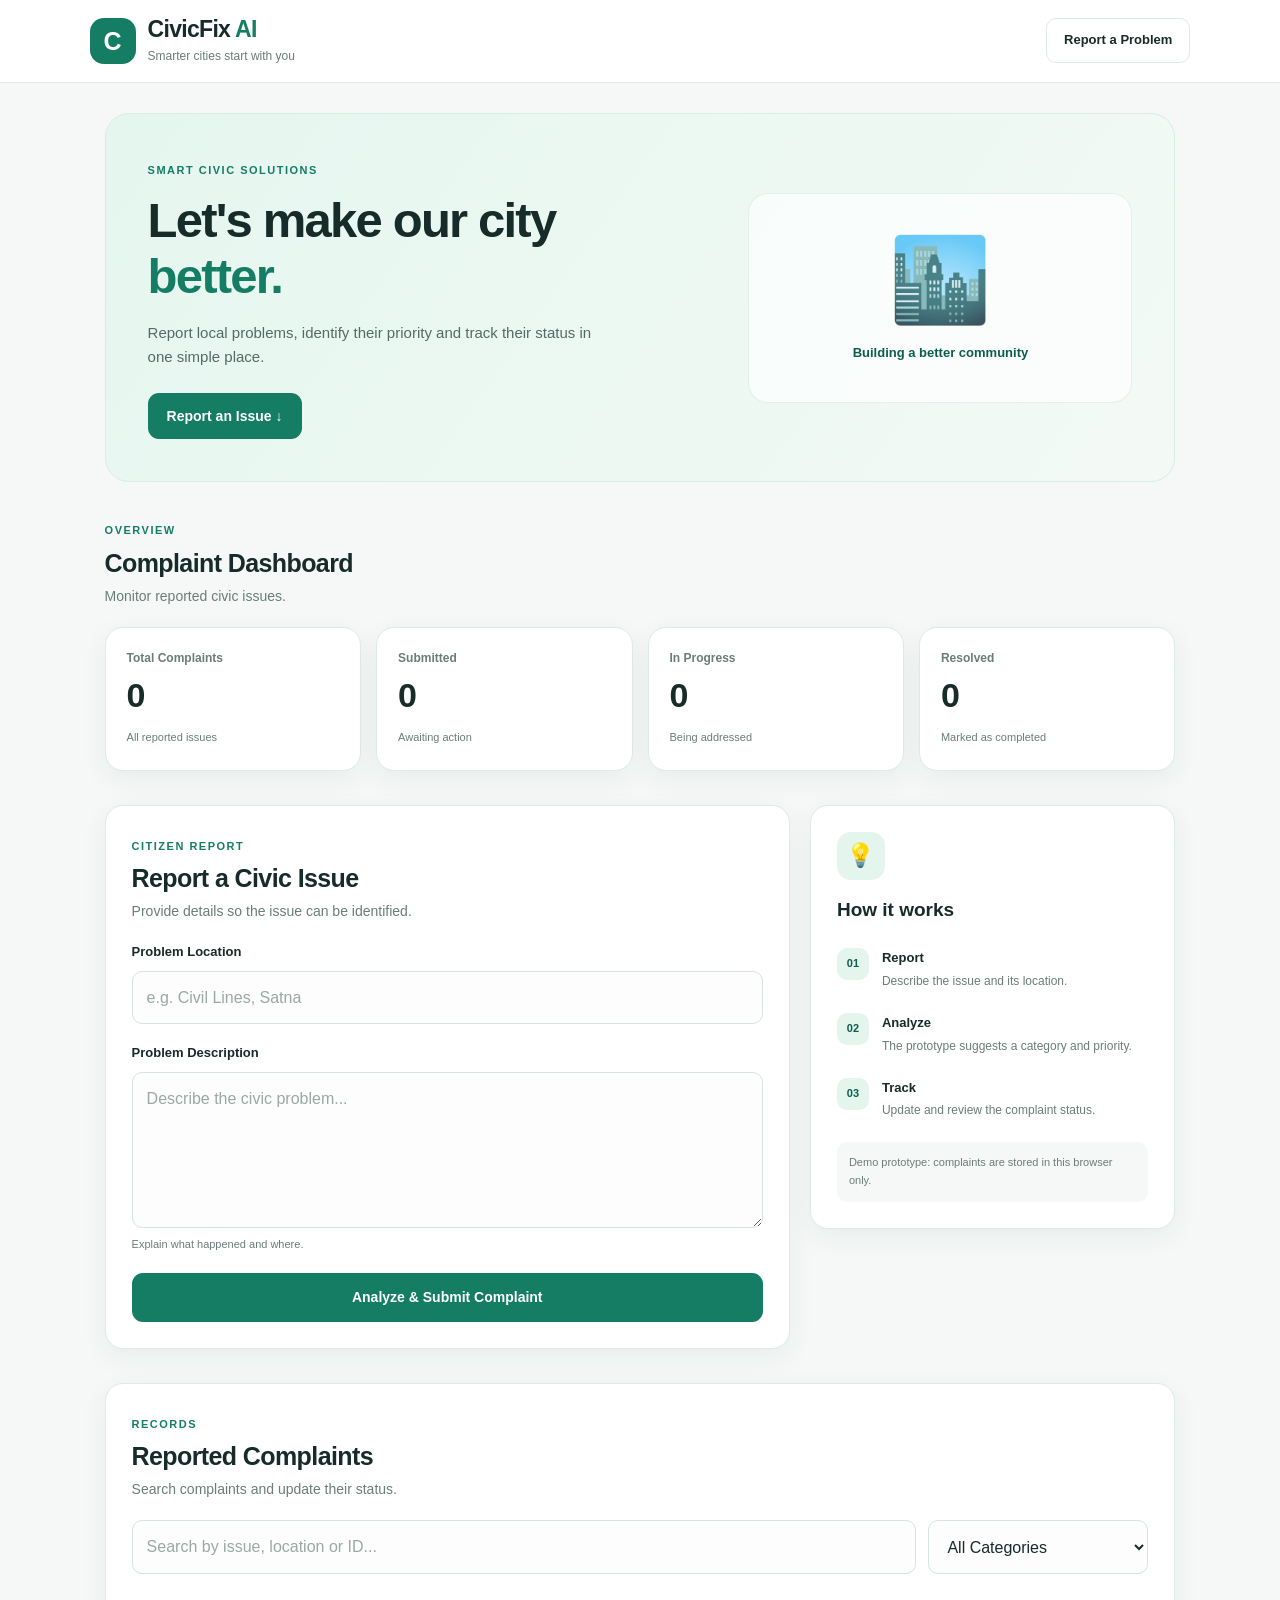
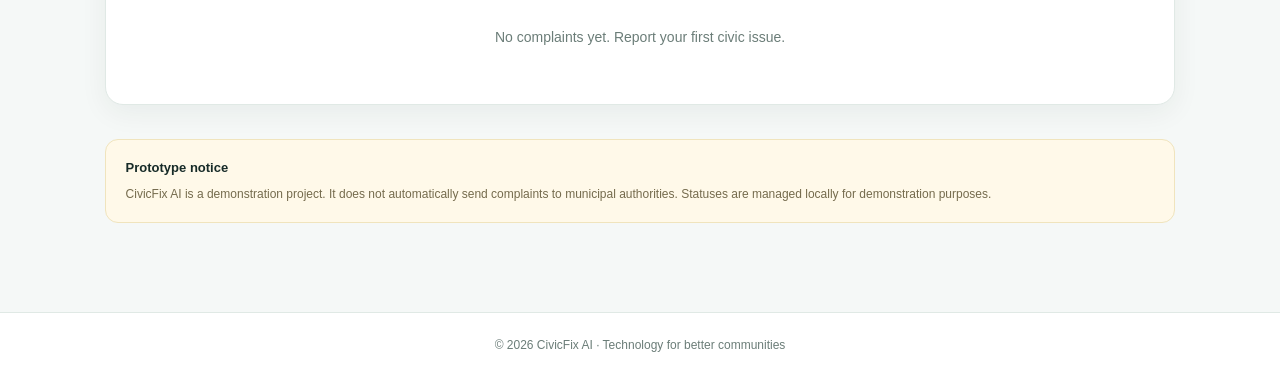
==== index.html @ 63723b59 "Add civicfix-ai" ====
<!DOCTYPE html>
<html lang="en">
<head>
  <meta charset="UTF-8">
  <meta name="viewport" content="width=device-width, initial-scale=1.0">

  <title>CivicFix AI | Smart Civic Complaints</title>
  <meta name="description" content="Report local civic problems and track complaint status with CivicFix AI.">

  <link rel="stylesheet" href="style.css">
</head>

<body>

  <header class="site-header">
    <div class="brand">
      <div class="brand-icon">C</div>
      <div>
        <h1>CivicFix <span>AI</span></h1>
        <p>Smarter cities start with you</p>
      </div>
    </div>

    <a href="#report" class="header-button">Report a Problem</a>
  </header>

  <main>
    <section class="hero">
      <div class="hero-content">
        <span class="eyebrow">SMART CIVIC SOLUTIONS</span>

        <h2>Let's make our city <span>better.</span></h2>

        <p>
          Report local problems, identify their priority and track
          their status in one simple place.
        </p>

        <a href="#report" class="primary-button">Report an Issue ↓</a>
      </div>

      <div class="hero-visual" aria-hidden="true">
        <div class="city-icon">🏙️</div>
        <div class="hero-caption">Building a better community</div>
      </div>
    </section>

    <section class="dashboard-section" id="dashboard">
      <div class="section-heading">
        <div>
          <span class="eyebrow">OVERVIEW</span>
          <h2>Complaint Dashboard</h2>
          <p>Monitor reported civic issues.</p>
        </div>
      </div>

      <div class="stats-grid">
        <article class="stat-card">
          <span class="stat-label">Total Complaints</span>
          <strong id="totalComplaints">0</strong>
          <span class="stat-note">All reported issues</span>
        </article>

        <article class="stat-card">
          <span class="stat-label">Submitted</span>
          <strong id="submittedCount">0</strong>
          <span class="stat-note">Awaiting action</span>
        </article>

        <article class="stat-card">
          <span class="stat-label">In Progress</span>
          <strong id="progressCount">0</strong>
          <span class="stat-note">Being addressed</span>
        </article>

        <article class="stat-card">
          <span class="stat-label">Resolved</span>
          <strong id="resolvedCount">0</strong>
          <span class="stat-note">Marked as completed</span>
        </article>
      </div>
    </section>

    <section class="report-section" id="report">
      <div class="form-card">
        <div class="section-heading">
          <div>
            <span class="eyebrow">CITIZEN REPORT</span>
            <h2>Report a Civic Issue</h2>
            <p>Provide details so the issue can be identified.</p>
          </div>
        </div>

        <form id="complaintForm">
          <div class="form-group">
            <label for="location">Problem Location</label>
            <input
              id="location"
              name="location"
              type="text"
              placeholder="e.g. Civil Lines, Satna"
              maxlength="150"
              required
            >
          </div>

          <div class="form-group">
            <label for="description">Problem Description</label>
            <textarea
              id="description"
              name="description"
              placeholder="Describe the civic problem..."
              rows="5"
              maxlength="1000"
              required
            ></textarea>
            <small>Explain what happened and where.</small>
          </div>

          <button type="submit" class="primary-button submit-button">
            Analyze & Submit Complaint
          </button>

          <p id="message" role="status" aria-live="polite"></p>
        </form>
      </div>

      <aside class="info-card">
        <div class="info-icon">💡</div>
        <h3>How it works</h3>

        <div class="info-step">
          <span>01</span>
          <div>
            <strong>Report</strong>
            <p>Describe the issue and its location.</p>
          </div>
        </div>

        <div class="info-step">
          <span>02</span>
          <div>
            <strong>Analyze</strong>
            <p>The prototype suggests a category and priority.</p>
          </div>
        </div>

        <div class="info-step">
          <span>03</span>
          <div>
            <strong>Track</strong>
            <p>Update and review the complaint status.</p>
          </div>
        </div>

        <p class="demo-note">
          Demo prototype: complaints are stored in this browser only.
        </p>
      </aside>
    </section>

    <section class="complaints-section">
      <div class="section-heading">
        <div>
          <span class="eyebrow">RECORDS</span>
          <h2>Reported Complaints</h2>
          <p>Search complaints and update their status.</p>
        </div>
      </div>

      <div class="filter-bar">
        <input
          id="searchInput"
          type="search"
          placeholder="Search by issue, location or ID..."
          aria-label="Search complaints"
        >

        <select id="categoryFilter" aria-label="Filter by category">
          <option value="All">All Categories</option>
          <option value="Water">Water</option>
          <option value="Streetlight">Streetlight</option>
          <option value="Garbage">Garbage</option>
          <option value="Road">Road</option>
          <option value="Emergency">Emergency</option>
          <option value="Other">Other</option>
        </select>
      </div>

      <div id="complaintList" class="complaint-list">
        <p class="empty-state">Loading complaints...</p>
      </div>
    </section>

    <section class="disclaimer">
      <strong>Prototype notice</strong>
      <p>
        CivicFix AI is a demonstration project. It does not automatically
        send complaints to municipal authorities. Statuses are managed
        locally for demonstration purposes.
      </p>
    </section>
  </main>

  <footer class="site-footer">
    <p>© 2026 CivicFix AI · Technology for better communities</p>
  </footer>

  <script src="script.js"></script>
</body>
</html>
---- style.css ----
/* ========================================
   CivicFix AI - Main Stylesheet
   ======================================== */

:root {
  --primary: #147d64;
  --primary-dark: #0c5e4b;
  --primary-light: #e4f5ee;
  --background: #f5f8f7;
  --surface: #ffffff;
  --text: #172b28;
  --muted: #6b7d78;
  --border: #e0e9e5;
  --danger: #c62828;
  --shadow: 0 8px 28px rgba(23, 43, 40, 0.06);
  --radius: 18px;
}

* {
  box-sizing: border-box;
  margin: 0;
  padding: 0;
}

html {
  scroll-behavior: smooth;
  scroll-padding-top: 90px;
}

body {
  font-family: Arial, Helvetica, sans-serif;
  background: var(--background);
  color: var(--text);
  line-height: 1.6;
  min-height: 100vh;
}

a {
  color: inherit;
  text-decoration: none;
}

button,
input,
textarea,
select {
  font: inherit;
}

button,
a,
input,
textarea,
select {
  -webkit-tap-highlight-color: transparent;
}

button:focus-visible,
a:focus-visible,
input:focus-visible,
textarea:focus-visible,
select:focus-visible {
  outline: 3px solid rgba(20, 125, 100, 0.3);
  outline-offset: 3px;
}

/* Header */

.site-header {
  width: 100%;
  min-height: 82px;
  padding: 16px 7%;
  display: flex;
  align-items: center;
  justify-content: space-between;
  gap: 20px;
  background: var(--surface);
  border-bottom: 1px solid var(--border);
}

.brand {
  display: flex;
  align-items: center;
  gap: 12px;
}

.brand-icon {
  width: 46px;
  height: 46px;
  display: grid;
  place-items: center;
  border-radius: 14px;
  background: var(--primary);
  color: white;
  font-size: 25px;
  font-weight: 800;
}

.brand h1 {
  font-size: 23px;
  line-height: 1.2;
  letter-spacing: -0.7px;
}

.brand h1 span {
  color: var(--primary);
}

.brand p {
  color: var(--muted);
  font-size: 12px;
  margin-top: 3px;
}

.header-button {
  padding: 11px 17px;
  border: 1px solid var(--border);
  border-radius: 10px;
  font-size: 13px;
  font-weight: 700;
  transition: 0.2s ease;
}

.header-button:hover {
  background: var(--primary-light);
  border-color: var(--primary);
}

/* Main layout */

main {
  width: 100%;
  max-width: 1250px;
  margin: 0 auto;
  padding: 30px 7% 55px;
}

section {
  margin-bottom: 34px;
}

.section-heading {
  display: flex;
  justify-content: space-between;
  align-items: center;
  gap: 16px;
  margin-bottom: 20px;
}

.section-heading h2 {
  font-size: 25px;
  line-height: 1.3;
  margin: 5px 0;
  letter-spacing: -0.6px;
}

.section-heading p {
  color: var(--muted);
  font-size: 14px;
}

.eyebrow {
  display: inline-block;
  color: var(--primary);
  font-size: 11px;
  font-weight: 800;
  letter-spacing: 1.5px;
}

/* Hero section */

.hero {
  display: grid;
  grid-template-columns: 1.2fr 0.8fr;
  align-items: center;
  gap: 25px;
  padding: 42px;
  border-radius: 24px;
  background: linear-gradient(125deg, #e5f6ef, #f3faf6);
  border: 1px solid #d8eee4;
  overflow: hidden;
}

.hero h2 {
  max-width: 550px;
  font-size: clamp(32px, 4vw, 49px);
  line-height: 1.13;
  letter-spacing: -1.8px;
  margin: 12px 0 17px;
}

.hero h2 span {
  color: var(--primary);
}

.hero-content > p {
  max-width: 470px;
  color: #536b63;
  font-size: 15px;
  margin-bottom: 24px;
}

.primary-button {
  display: inline-flex;
  justify-content: center;
  align-items: center;
  gap: 8px;
  min-height: 46px;
  padding: 12px 19px;
  border: none;
  border-radius: 11px;
  background: var(--primary);
  color: white;
  font-weight: 700;
  font-size: 14px;
  cursor: pointer;
  transition: background 0.2s, transform 0.2s;
}

.primary-button:hover {
  background: var(--primary-dark);
  transform: translateY(-1px);
}

.hero-visual {
  min-height: 210px;
  display: flex;
  flex-direction: column;
  justify-content: center;
  align-items: center;
  gap: 14px;
  border-radius: 20px;
  background: rgba(255, 255, 255, 0.65);
  border: 1px solid rgba(20, 125, 100, 0.1);
}

.city-icon {
  font-size: 82px;
  line-height: 1.2;
}

.hero-caption {
  color: var(--primary-dark);
  font-size: 13px;
  font-weight: 700;
}

/* Dashboard cards */

.stats-grid {
  display: grid;
  grid-template-columns: repeat(4, minmax(0, 1fr));
  gap: 15px;
}

.stat-card {
  min-width: 0;
  padding: 21px;
  background: var(--surface);
  border: 1px solid var(--border);
  border-radius: var(--radius);
  box-shadow: var(--shadow);
}

.stat-label {
  display: block;
  color: var(--muted);
  font-size: 12px;
  font-weight: 700;
}

.stat-card strong {
  display: block;
  margin: 7px 0;
  font-size: 34px;
  line-height: 1.2;
  letter-spacing: -1px;
}

.stat-note {
  color: var(--muted);
  font-size: 11px;
}

/* Report form and information */

.report-section {
  display: grid;
  grid-template-columns: minmax(0, 1.5fr) minmax(220px, 0.8fr);
  align-items: start;
  gap: 20px;
}

.form-card,
.info-card {
  min-width: 0;
  padding: 26px;
  background: var(--surface);
  border: 1px solid var(--border);
  border-radius: var(--radius);
  box-shadow: var(--shadow);
}

.form-group {
  display: flex;
  flex-direction: column;
  gap: 8px;
  margin-bottom: 19px;
}

.form-group label {
  font-size: 13px;
  font-weight: 700;
}

.form-group input,
.form-group textarea,
.filter-bar input,
.filter-bar select {
  width: 100%;
  min-width: 0;
  padding: 13px 14px;
  border: 1px solid #d8e3de;
  border-radius: 10px;
  background: #fcfdfc;
  color: var(--text);
  outline: none;
  transition: border-color 0.2s, box-shadow 0.2s;
}

.form-group input:focus,
.form-group textarea:focus,
.filter-bar input:focus,
.filter-bar select:focus {
  border-color: var(--primary);
  box-shadow: 0 0 0 3px rgba(20, 125, 100, 0.09);
}

.form-group textarea {
  resize: vertical;
  min-height: 125px;
}

.form-group input::placeholder,
.form-group textarea::placeholder,
.filter-bar input::placeholder {
  color: #9aa9a3;
}

.form-group small {
  color: var(--muted);
  font-size: 11px;
}

.submit-button {
  width: 100%;
  min-height: 49px;
}

#message {
  margin-top: 13px;
  font-size: 13px;
  overflow-wrap: anywhere;
}

#message:empty {
  display: none;
}

.info-icon {
  display: grid;
  place-items: center;
  width: 48px;
  height: 48px;
  margin-bottom: 15px;
  border-radius: 14px;
  background: var(--primary-light);
  font-size: 23px;
}

.info-card h3 {
  font-size: 19px;
  margin-bottom: 23px;
}

.info-step {
  display: flex;
  gap: 13px;
  margin-bottom: 23px;
}

.info-step > span {
  flex-shrink: 0;
  width: 32px;
  height: 32px;
  display: grid;
  place-items: center;
  border-radius: 10px;
  background: var(--primary-light);
  color: var(--primary-dark);
  font-size: 11px;
  font-weight: 800;
}

.info-step strong {
  display: block;
  font-size: 13px;
  margin-bottom: 3px;
}

.info-step p {
  color: var(--muted);
  font-size: 12px;
  line-height: 1.5;
}

.demo-note {
  padding: 12px;
  background: #f5f8f7;
  border-radius: 10px;
  color: var(--muted);
  font-size: 11px;
}

/* Complaint list */

.complaints-section {
  padding: 26px;
  background: var(--surface);
  border: 1px solid var(--border);
  border-radius: var(--radius);
  box-shadow: var(--shadow);
}

.filter-bar {
  display: grid;
  grid-template-columns: minmax(0, 1fr) minmax(150px, 220px);
  gap: 12px;
  margin-bottom: 22px;
}

.complaint-list {
  display: grid;
  grid-template-columns: repeat(2, minmax(0, 1fr));
  gap: 14px;
}

.empty-state {
  grid-column: 1 / -1;
  padding: 30px 15px;
  text-align: center;
  color: var(--muted);
  font-size: 14px;
}

.complaint-card {
  min-width: 0;
  padding: 19px;
  border: 1px solid var(--border);
  border-radius: 14px;
  background: #fff;
  overflow-wrap: anywhere;
}

.complaint-card h3 {
  margin-bottom: 10px;
  color: var(--primary-dark);
  font-size: 17px;
}

.complaint-card p {
  margin-bottom: 8px;
  font-size: 13px;
  line-height: 1.6;
}

.complaint-card p:last-of-type {
  margin-bottom: 13px;
}

.complaint-card label {
  display: flex;
  flex-wrap: wrap;
  align-items: center;
  gap: 8px;
  color: var(--muted);
  font-size: 12px;
  font-weight: 700;
}

.complaint-card select {
  max-width: 100%;
  padding: 8px 10px;
  border: 1px solid var(--border);
  border-radius: 8px;
  background: #f8fbf9;
  color: var(--text);
  font-size: 12px;
}

/* Disclaimer and footer */

.disclaimer {
  padding: 18px 20px;
  background: #fff9e9;
  border: 1px solid #f0e4bd;
  border-radius: 13px;
}

.disclaimer strong {
  display: block;
  margin-bottom: 5px;
  font-size: 13px;
}

.disclaimer p {
  color: #756b4d;
  font-size: 12px;
  line-height: 1.7;
}

.site-footer {
  padding: 23px 7%;
  text-align: center;
  background: var(--surface);
  border-top: 1px solid var(--border);
}

.site-footer p {
  color: var(--muted);
  font-size: 12px;
}

/* Tablet */

@media (max-width: 850px) {
  main {
    padding-left: 5%;
    padding-right: 5%;
  }

  .site-header {
    padding-left: 5%;
    padding-right: 5%;
  }

  .hero {
    padding: 30px;
    grid-template-columns: 1fr 0.7fr;
  }

  .stats-grid {
    grid-template-columns: repeat(2, minmax(0, 1fr));
  }

  .report-section {
    grid-template-columns: 1fr;
  }

  .info-card {
    display: block;
  }
}

/* Mobile */

@media (max-width: 560px) {
  html {
    scroll-padding-top: 15px;
  }

  .site-header {
    min-height: 70px;
    padding: 12px 4%;
    gap: 8px;
  }

  .brand {
    gap: 9px;
  }

  .brand-icon {
    width: 39px;
    height: 39px;
    border-radius: 11px;
    font-size: 21px;
  }

  .brand h1 {
    font-size: 19px;
  }

  .brand p {
    font-size: 10px;
  }

  .header-button {
    padding: 9px 10px;
    font-size: 11px;
    text-align: center;
  }

  main {
    padding: 20px 4% 35px;
  }

  section {
    margin-bottom: 25px;
  }

  .hero {
    grid-template-columns: 1fr;
    padding: 25px 20px;
    gap: 22px;
    border-radius: 18px;
  }

  .hero h2 {
    font-size: 36px;
    letter-spacing: -1.2px;
  }

  .hero-content > p {
    font-size: 14px;
  }

  .hero-visual {
    min-height: 145px;
  }

  .city-icon {
    font-size: 60px;
  }

  .section-heading h2 {
    font-size: 22px;
  }

  .section-heading p {
    font-size: 12px;
  }

  .stats-grid {
    gap: 10px;
  }

  .stat-card {
    padding: 15px;
    border-radius: 14px;
  }

  .stat-card strong {
    font-size: 29px;
  }

  .stat-label {
    font-size: 11px;
  }

  .stat-note {
    font-size: 10px;
  }

  .form-card,
  .info-card,
  .complaints-section {
    padding: 19px 15px;
    border-radius: 15px;
  }

  .filter-bar {
    grid-template-columns: 1fr;
  }

  .complaint-list {
    grid-template-columns: 1fr;
  }

  .complaint-card {
    padding: 16px;
  }

  .site-footer {
    padding: 20px 5%;
  }
}

/* Reduced motion accessibility */

@media (prefers-reduced-motion: reduce) {
  *,
  *::before,
  *::after {
    scroll-behavior: auto !important;
    transition-duration: 0.01ms !important;
  }
}
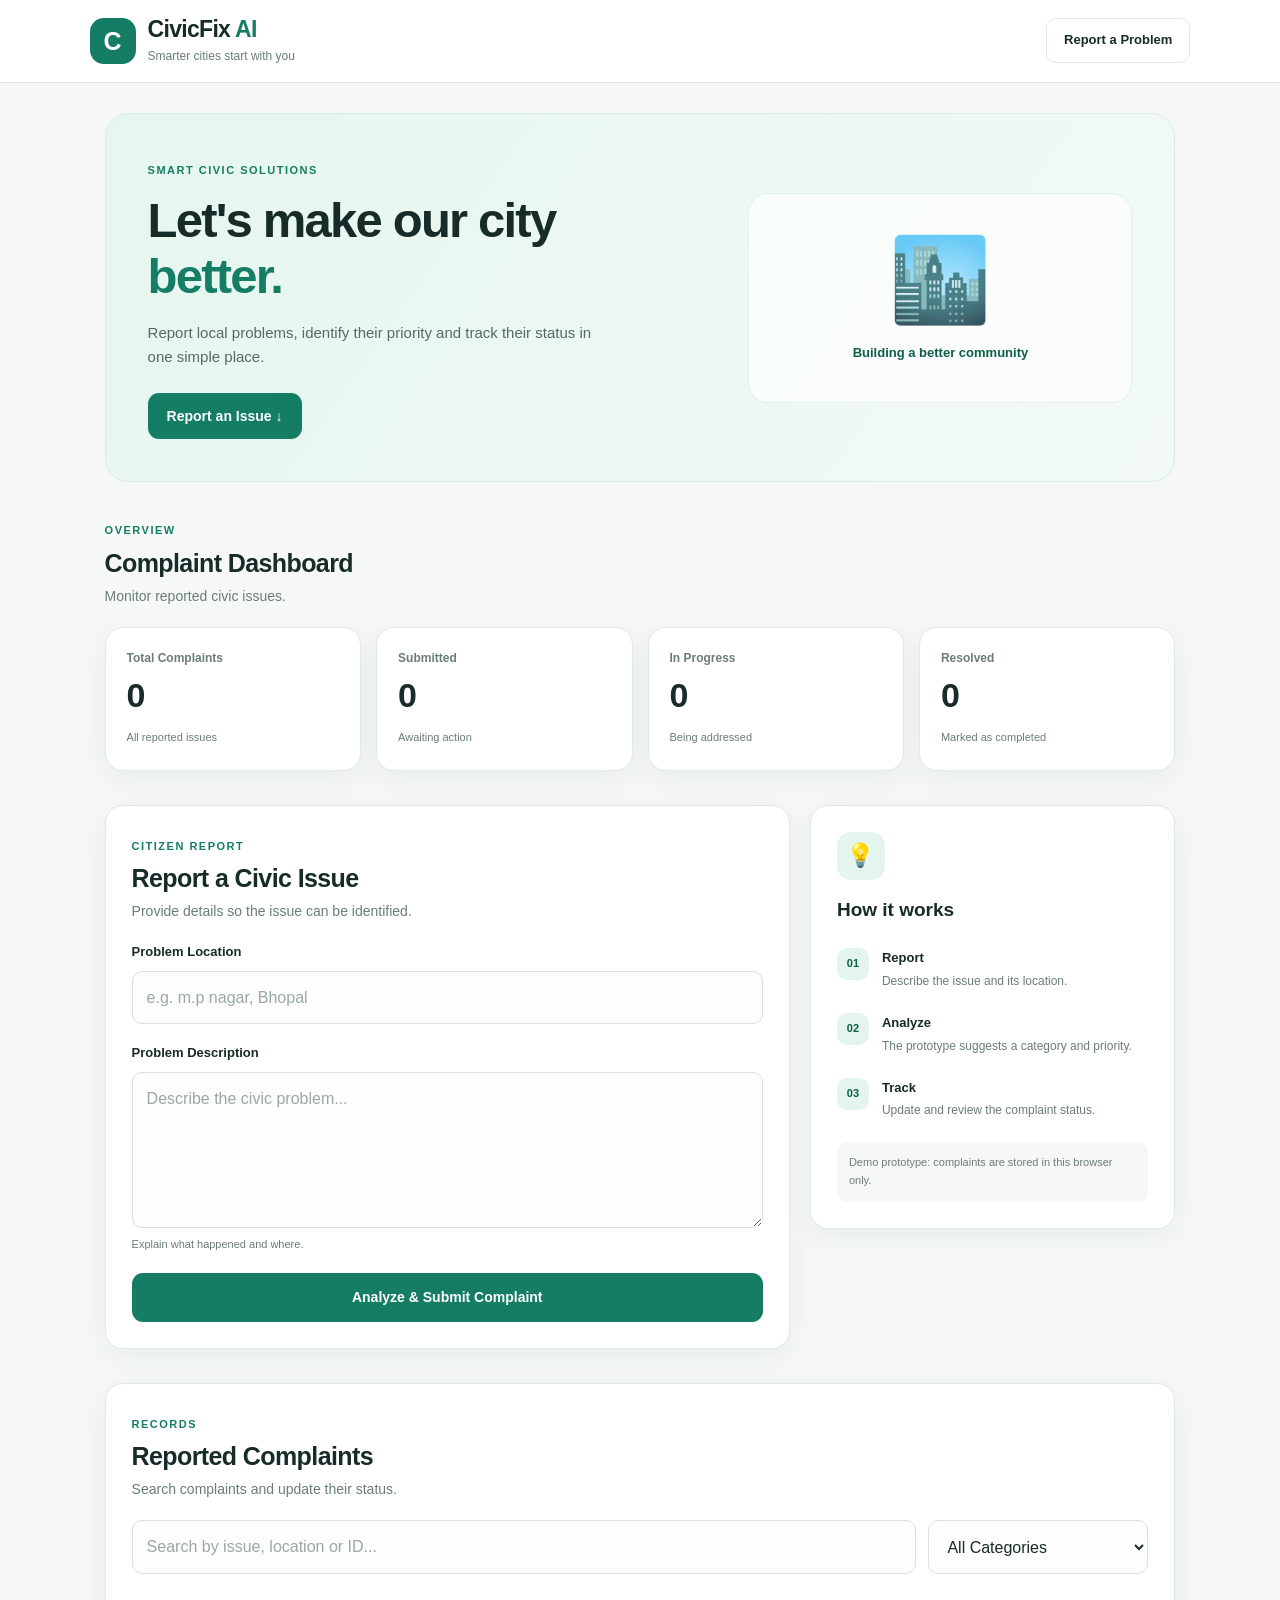
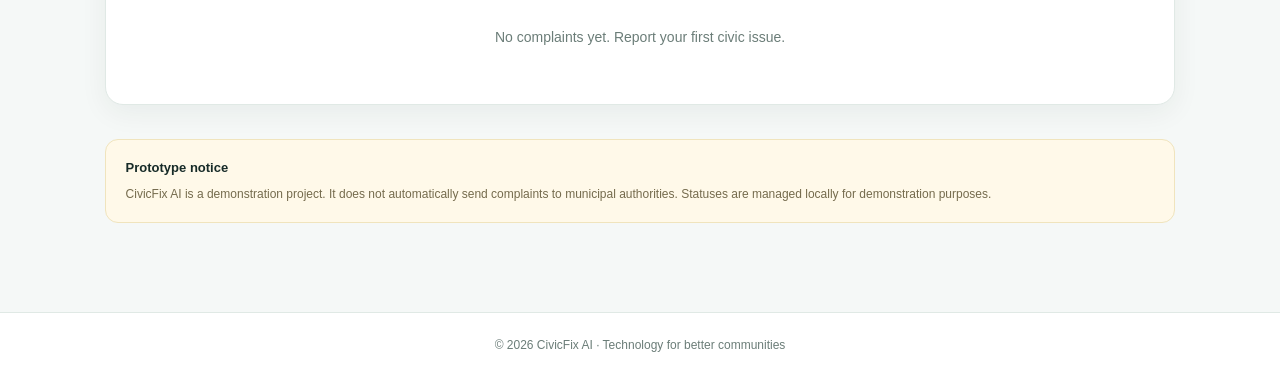
==== commit a7f598df: "Update placeholder text for location input field" ====
--- a/index.html
+++ b/index.html
@@ -99,7 +99,7 @@
               id="location"
               name="location"
               type="text"
-              placeholder="e.g. Civil Lines, Satna"
+              placeholder="e.g. m.p nagar, Bhopal"
               maxlength="150"
               required
             >
